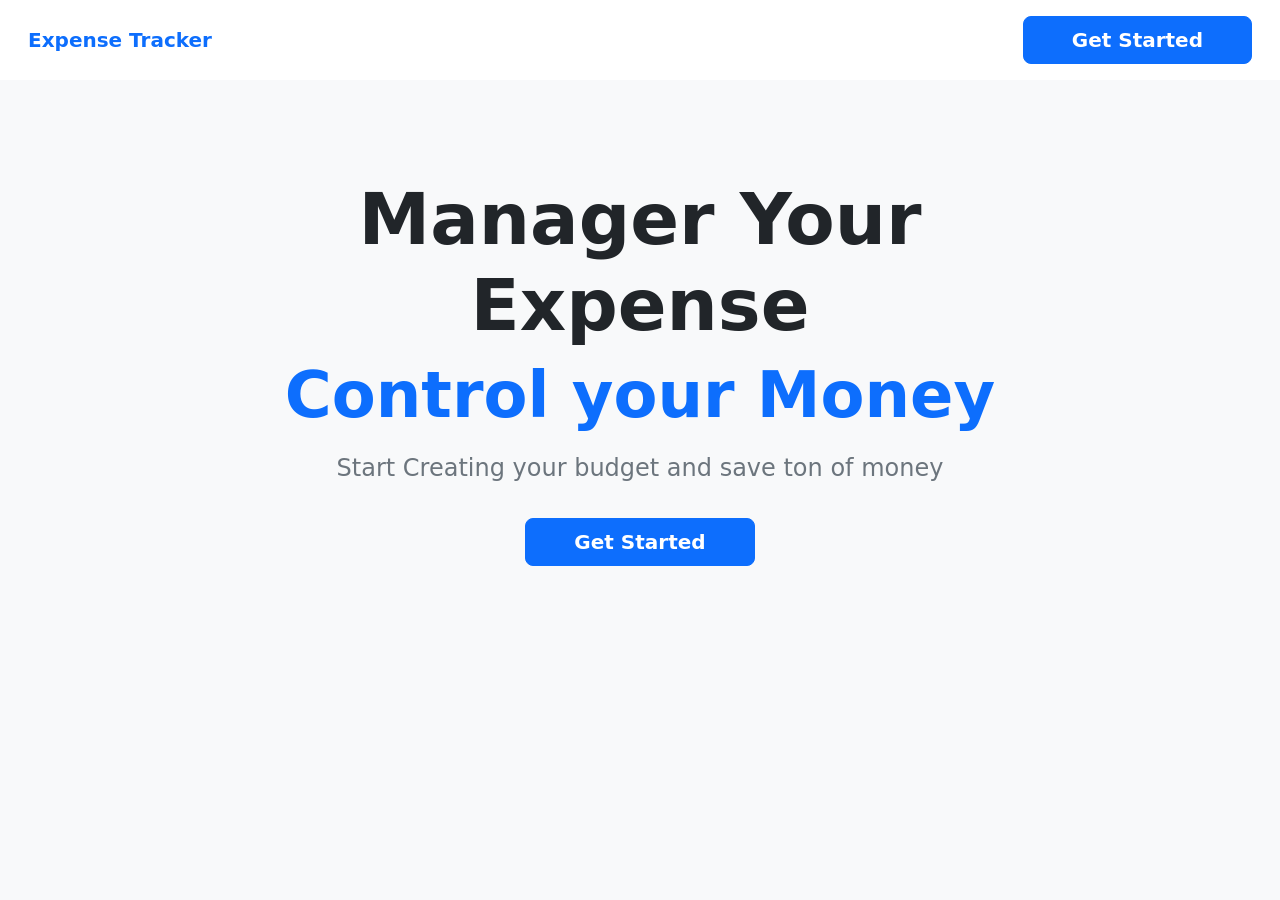
==== landing .html @ f02f4606 "Initial commit" ====
<!DOCTYPE html>
<html lang="en">
<head>
    <meta charset="UTF-8">
    <meta name="viewport" content="width=device-width, initial-scale=1.0">
    <title>Expense Tracker</title>
    <link href="https://cdn.jsdelivr.net/npm/bootstrap@5.3.8/dist/css/bootstrap.min.css" rel="stylesheet" integrity="sha384-sRIl4kxILFvY47J16cr9ZwB07vP4J8+LH7qKQnuqkuIAvNWLzeN8tE5YBujZqJLB" crossorigin="anonymous">
</head>
<body class="bg-light">
    <nav class="navbar navbar-expand-lg navbar-light bg-white p-3">
        <div class="container-fluid">
            <a class="navbar-brand logo text-primary fw-bold" href="#" fs-4>Expense Tracker</a>
            <a href="signin.html" class="btn btn-primary btn-lg px-5 py-2 fw-semibold">Get Started</a>
        </div>
    </nav>

    <section class="container text-center py-5 my-5">

        <div class="row justify-content-center">
        <div class="col-lg-8">
            <h1 class="display-2 fw-bold text-dark">Manager Your Expense</h1>
            <h2 class="display-3 fw-bold text-primary">Control your Money</h2>
            <p class="fs-4 text-secondary mt-3">Start Creating your budget and save ton of money</p>
            <a href="signin.html" class="btn btn-primary btn-lg px-5 py-2 mt-3 fw-semibold">Get Started</a>

        </div>
        </div>
    </section>

    
    <script src="https://cdn.jsdelivr.net/npm/bootstrap@5.3.8/dist/js/bootstrap.bundle.min.js" integrity="sha384-FKyoEForCGlyvwx9Hj09JcYn3nv7wiPVlz7YYwJrWVcXK/BmnVDxM+D2scQbITxI" crossorigin="anonymous"></script>
</body>
</html>
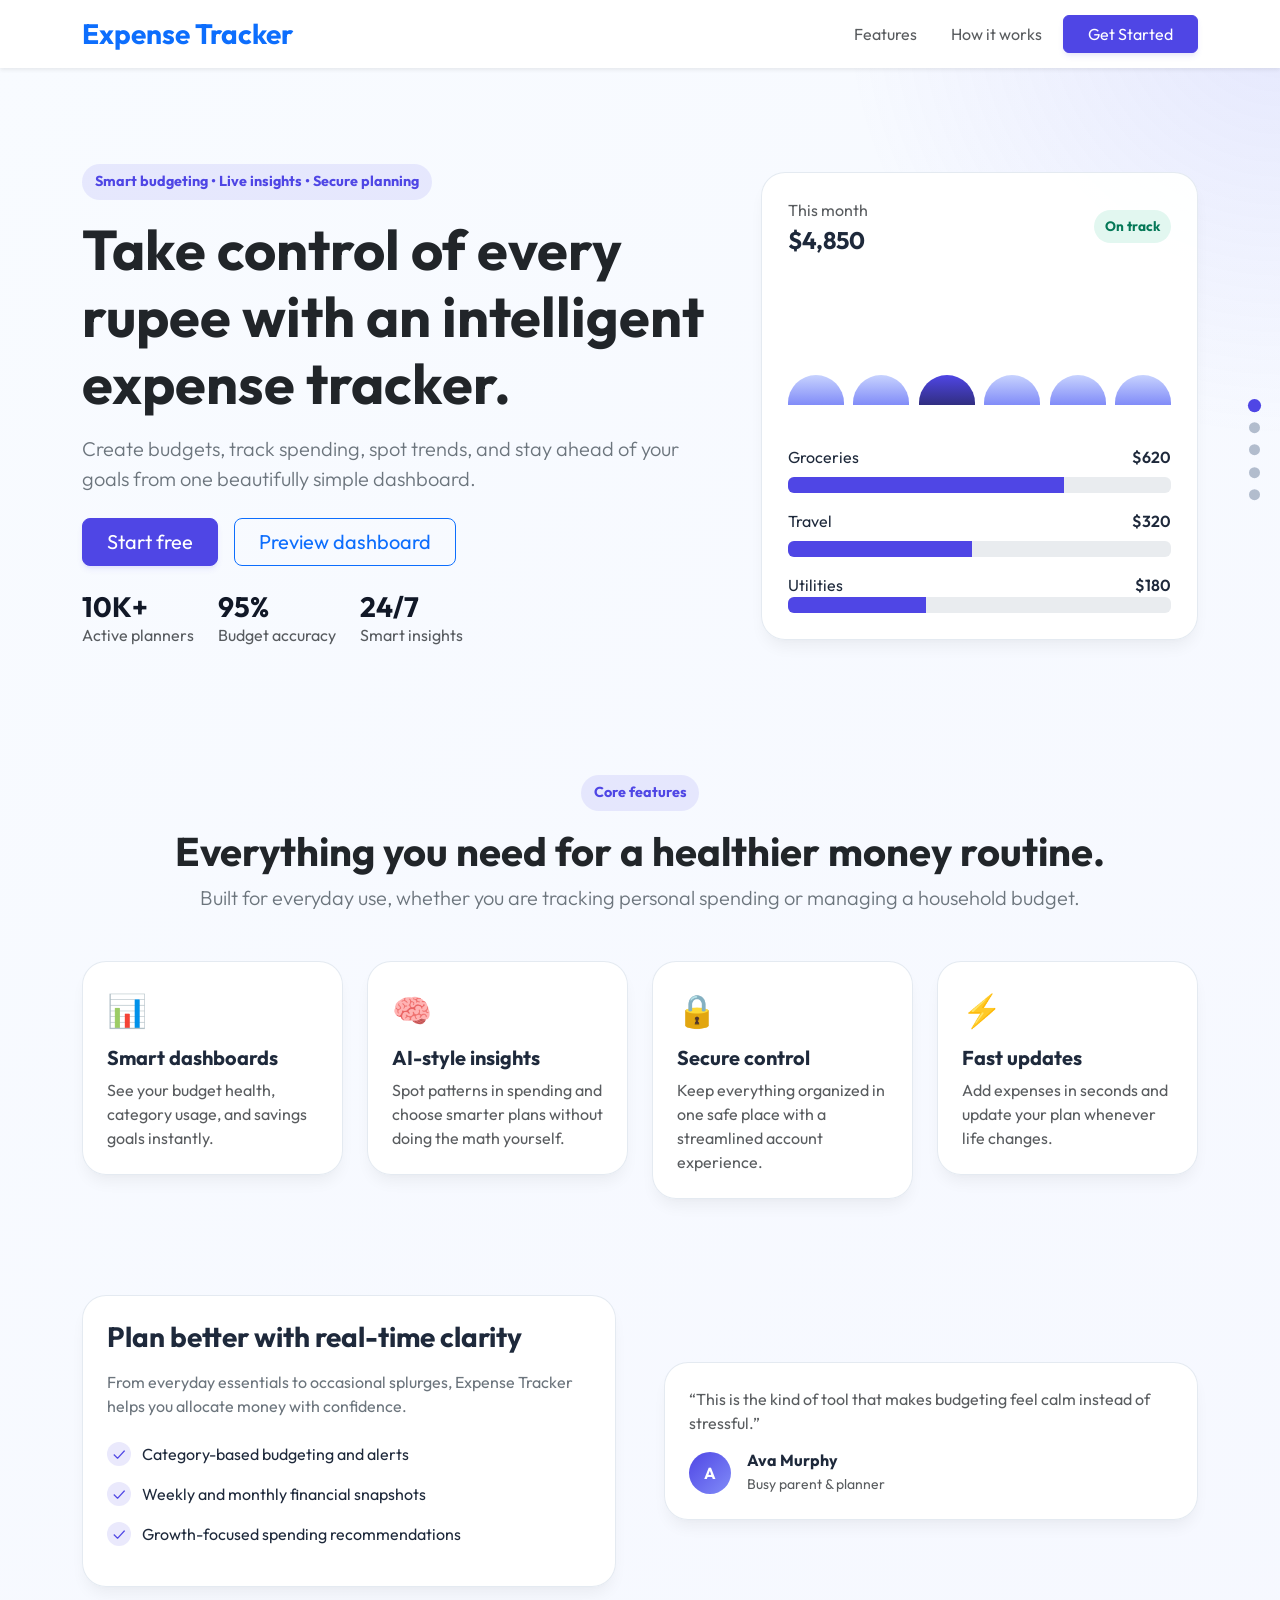
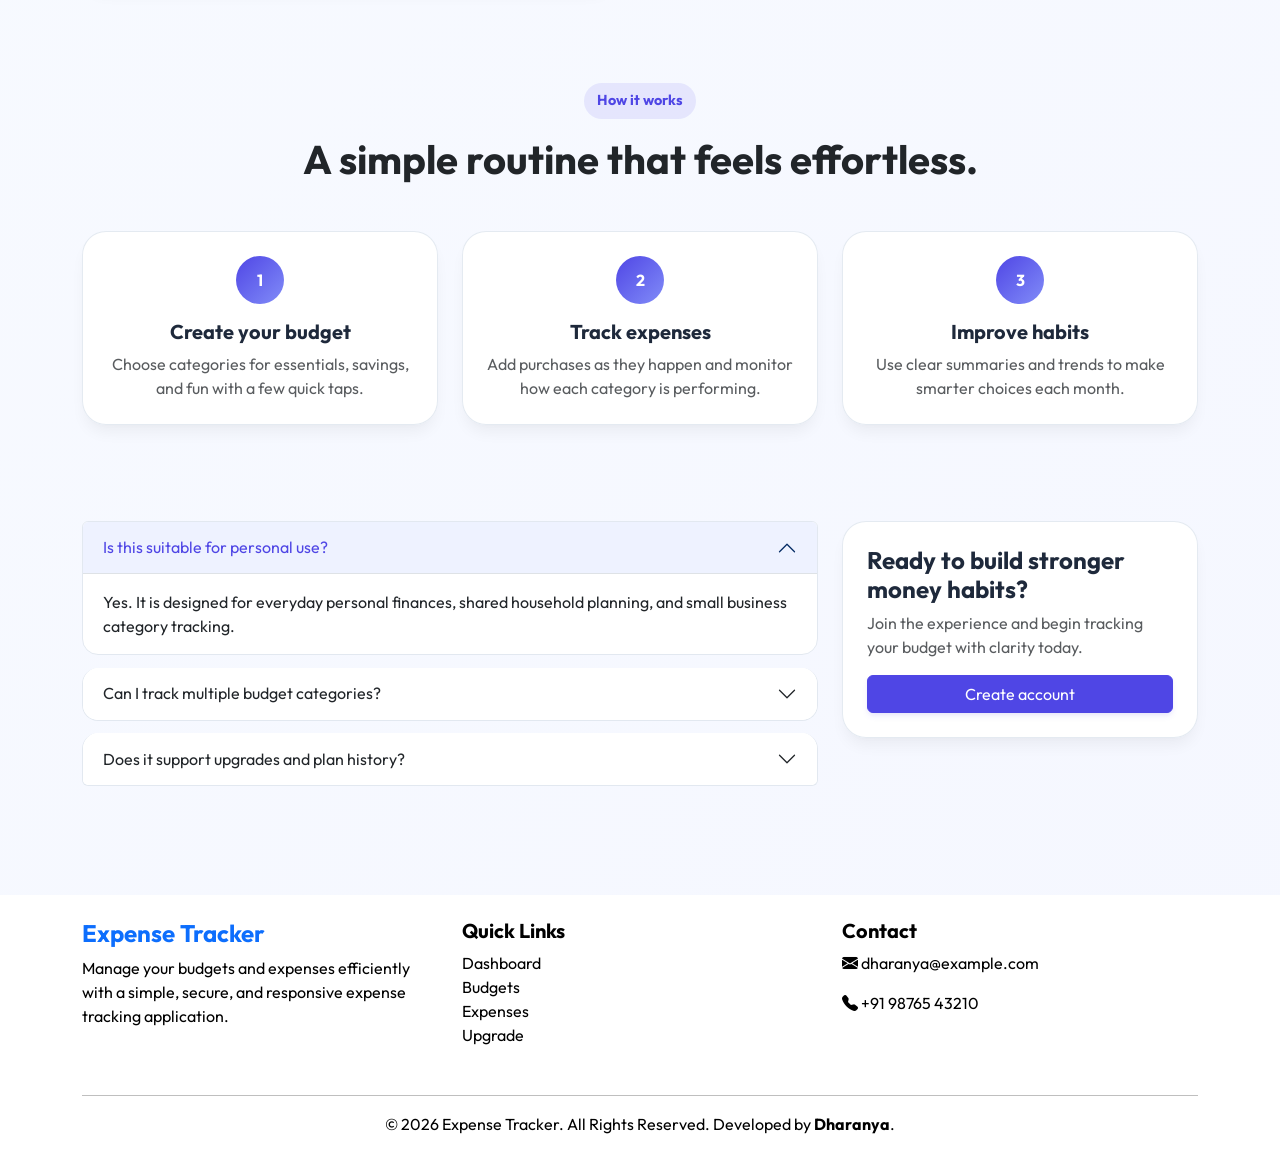
==== commit da5a041f: "first commit" ====
--- a/landing .html
+++ b/landing .html
@@ -3,31 +3,329 @@
 <head>
     <meta charset="UTF-8">
     <meta name="viewport" content="width=device-width, initial-scale=1.0">
-    <title>Expense Tracker</title>
-    <link href="https://cdn.jsdelivr.net/npm/bootstrap@5.3.8/dist/css/bootstrap.min.css" rel="stylesheet" integrity="sha384-sRIl4kxILFvY47J16cr9ZwB07vP4J8+LH7qKQnuqkuIAvNWLzeN8tE5YBujZqJLB" crossorigin="anonymous">
+    <title>Expense Tracker | Smarter money control</title>
+    <meta name="description" content="Plan budgets, track everyday expenses, and build better financial habits with Expense Tracker.">
+    <link href="https://cdn.jsdelivr.net/npm/bootstrap@5.3.8/dist/css/bootstrap.min.css" rel="stylesheet" crossorigin="anonymous">
+    <link rel="stylesheet" href="https://cdn.jsdelivr.net/npm/bootstrap-icons@1.11.3/font/bootstrap-icons.css">
+    <link rel="stylesheet" href="style.css">
 </head>
-<body class="bg-light">
-    <nav class="navbar navbar-expand-lg navbar-light bg-white p-3">
-        <div class="container-fluid">
-            <a class="navbar-brand logo text-primary fw-bold" href="#" fs-4>Expense Tracker</a>
-            <a href="signin.html" class="btn btn-primary btn-lg px-5 py-2 fw-semibold">Get Started</a>
+<body class="landing-page">
+    <div class="page-glow"></div>
+
+    <nav class="navbar navbar-expand-lg navbar-light sticky-top bg-white shadow-sm">
+        <div class="container">
+            <a class="navbar-brand fw-bold text-primary fs-3" href="#home">Expense Tracker</a>
+            <div class="d-flex gap-2">
+                <a href="#features" class="btn btn-link text-muted text-decoration-none">Features</a>
+                <a href="#workflow" class="btn btn-link text-muted text-decoration-none">How it works</a>
+                <a href="signin.html" class="btn btn-primary px-4">Get Started</a>
+            </div>
         </div>
     </nav>
 
-    <section class="container text-center py-5 my-5">
-
-        <div class="row justify-content-center">
-        <div class="col-lg-8">
-            <h1 class="display-2 fw-bold text-dark">Manager Your Expense</h1>
-            <h2 class="display-3 fw-bold text-primary">Control your Money</h2>
-            <p class="fs-4 text-secondary mt-3">Start Creating your budget and save ton of money</p>
-            <a href="signin.html" class="btn btn-primary btn-lg px-5 py-2 mt-3 fw-semibold">Get Started</a>
-
-        </div>
-        </div>
-    </section>
-
-    
-    <script src="https://cdn.jsdelivr.net/npm/bootstrap@5.3.8/dist/js/bootstrap.bundle.min.js" integrity="sha384-FKyoEForCGlyvwx9Hj09JcYn3nv7wiPVlz7YYwJrWVcXK/BmnVDxM+D2scQbITxI" crossorigin="anonymous"></script>
+    <main>
+        <section id="home" class="hero-section">
+            <div class="container">
+                <div class="row align-items-center g-5">
+                    <div class="col-lg-7">
+                        <span class="hero-badge">Smart budgeting • Live insights • Secure planning</span>
+                        <h1 class="display-4 fw-bold text-dark mb-3">Take control of every rupee with an intelligent expense tracker.</h1>
+                        <p class="lead text-secondary mb-4">Create budgets, track spending, spot trends, and stay ahead of your goals from one beautifully simple dashboard.</p>
+                        <div class="d-flex flex-wrap gap-3 mb-4">
+                            <a href="signin.html" class="btn btn-primary btn-lg px-4 py-2">Start free</a>
+                            <a href="dashboard.html" class="btn btn-outline-primary btn-lg px-4 py-2">Preview dashboard</a>
+                        </div>
+                        <div class="hero-stats d-flex flex-wrap gap-4">
+                            <div>
+                                <h3 class="fw-bold mb-0">10K+</h3>
+                                <p class="text-muted mb-0">Active planners</p>
+                            </div>
+                            <div>
+                                <h3 class="fw-bold mb-0">95%</h3>
+                                <p class="text-muted mb-0">Budget accuracy</p>
+                            </div>
+                            <div>
+                                <h3 class="fw-bold mb-0">24/7</h3>
+                                <p class="text-muted mb-0">Smart insights</p>
+                            </div>
+                        </div>
+                    </div>
+                    <div class="col-lg-5">
+                        <div class="hero-card">
+                            <div class="d-flex justify-content-between align-items-center mb-3">
+                                <div>
+                                    <p class="text-muted mb-1">This month</p>
+                                    <h4 class="fw-bold mb-0">$4,850</h4>
+                                </div>
+                                <div class="pill-success">On track</div>
+                            </div>
+                            <div class="mini-chart">
+                                <div class="bar" style="height: 45%"></div>
+                                <div class="bar" style="height: 70%"></div>
+                                <div class="bar active" style="height: 88%"></div>
+                                <div class="bar" style="height: 62%"></div>
+                                <div class="bar" style="height: 90%"></div>
+                                <div class="bar" style="height: 55%"></div>
+                            </div>
+                            <div class="mt-4">
+                                <div class="d-flex justify-content-between mb-2">
+                                    <span>Groceries</span>
+                                    <span class="fw-semibold">$620</span>
+                                </div>
+                                <div class="progress mb-3">
+                                    <div class="progress-bar" style="width: 72%"></div>
+                                </div>
+                                <div class="d-flex justify-content-between mb-2">
+                                    <span>Travel</span>
+                                    <span class="fw-semibold">$320</span>
+                                </div>
+                                <div class="progress mb-3">
+                                    <div class="progress-bar" style="width: 48%"></div>
+                                </div>
+                                <div class="d-flex justify-content-between">
+                                    <span>Utilities</span>
+                                    <span class="fw-semibold">$180</span>
+                                </div>
+                                <div class="progress">
+                                    <div class="progress-bar" style="width: 36%"></div>
+                                </div>
+                            </div>
+                        </div>
+                    </div>
+                </div>
+            </div>
+        </section>
+
+        <section id="features" class="py-5">
+            <div class="container">
+                <div class="text-center mb-5">
+                    <span class="section-tag">Core features</span>
+                    <h2 class="display-6 fw-bold text-dark">Everything you need for a healthier money routine.</h2>
+                    <p class="text-secondary lead">Built for everyday use, whether you are tracking personal spending or managing a household budget.</p>
+                </div>
+                <div class="row g-4">
+                    <div class="col-md-6 col-lg-3">
+                        <div class="feature-card">
+                            <div class="feature-icon">📊</div>
+                            <h5 class="fw-bold">Smart dashboards</h5>
+                            <p class="text-muted mb-0">See your budget health, category usage, and savings goals instantly.</p>
+                        </div>
+                    </div>
+                    <div class="col-md-6 col-lg-3">
+                        <div class="feature-card">
+                            <div class="feature-icon">🧠</div>
+                            <h5 class="fw-bold">AI-style insights</h5>
+                            <p class="text-muted mb-0">Spot patterns in spending and choose smarter plans without doing the math yourself.</p>
+                        </div>
+                    </div>
+                    <div class="col-md-6 col-lg-3">
+                        <div class="feature-card">
+                            <div class="feature-icon">🔒</div>
+                            <h5 class="fw-bold">Secure control</h5>
+                            <p class="text-muted mb-0">Keep everything organized in one safe place with a streamlined account experience.</p>
+                        </div>
+                    </div>
+                    <div class="col-md-6 col-lg-3">
+                        <div class="feature-card">
+                            <div class="feature-icon">⚡</div>
+                            <h5 class="fw-bold">Fast updates</h5>
+                            <p class="text-muted mb-0">Add expenses in seconds and update your plan whenever life changes.</p>
+                        </div>
+                    </div>
+                </div>
+            </div>
+        </section>
+
+        <section id="insights" class="py-5">
+            <div class="container">
+                <div class="row align-items-center g-5">
+                    <div class="col-lg-6">
+                        <div class="insight-panel">
+                            <h3 class="fw-bold mb-3">Plan better with real-time clarity</h3>
+                            <p class="text-secondary">From everyday essentials to occasional splurges, Expense Tracker helps you allocate money with confidence.</p>
+                            <ul class="list-unstyled mt-4">
+                                <li class="mb-3"><span class="check-pill">✓</span> Category-based budgeting and alerts</li>
+                                <li class="mb-3"><span class="check-pill">✓</span> Weekly and monthly financial snapshots</li>
+                                <li><span class="check-pill">✓</span> Growth-focused spending recommendations</li>
+                            </ul>
+                        </div>
+                    </div>
+                    <div class="col-lg-6">
+                        <div class="quote-card">
+                            <p class="text-muted mb-3">“This is the kind of tool that makes budgeting feel calm instead of stressful.”</p>
+                            <div class="d-flex align-items-center gap-3">
+                                <div class="avatar">A</div>
+                                <div>
+                                    <h6 class="mb-0 fw-bold">Ava Murphy</h6>
+                                    <small class="text-muted">Busy parent & planner</small>
+                                </div>
+                            </div>
+                        </div>
+                    </div>
+                </div>
+            </div>
+        </section>
+
+        <section id="workflow" class="py-5">
+            <div class="container">
+                <div class="text-center mb-5">
+                    <span class="section-tag">How it works</span>
+                    <h2 class="display-6 fw-bold text-dark">A simple routine that feels effortless.</h2>
+                </div>
+                <div class="row g-4">
+                    <div class="col-md-4">
+                        <div class="step-card">
+                            <div class="step-number">1</div>
+                            <h5 class="fw-bold">Create your budget</h5>
+                            <p class="text-muted mb-0">Choose categories for essentials, savings, and fun with a few quick taps.</p>
+                        </div>
+                    </div>
+                    <div class="col-md-4">
+                        <div class="step-card">
+                            <div class="step-number">2</div>
+                            <h5 class="fw-bold">Track expenses</h5>
+                            <p class="text-muted mb-0">Add purchases as they happen and monitor how each category is performing.</p>
+                        </div>
+                    </div>
+                    <div class="col-md-4">
+                        <div class="step-card">
+                            <div class="step-number">3</div>
+                            <h5 class="fw-bold">Improve habits</h5>
+                            <p class="text-muted mb-0">Use clear summaries and trends to make smarter choices each month.</p>
+                        </div>
+                    </div>
+                </div>
+            </div>
+        </section>
+
+        <section id="faq" class="py-5">
+            <div class="container">
+                <div class="row g-4">
+                    <div class="col-lg-8">
+                        <div class="accordion" id="faqAccordion">
+                            <div class="accordion-item">
+                                <h2 class="accordion-header">
+                                    <button class="accordion-button" type="button" data-bs-toggle="collapse" data-bs-target="#faqOne">Is this suitable for personal use?</button>
+                                </h2>
+                                <div id="faqOne" class="accordion-collapse collapse show" data-bs-parent="#faqAccordion">
+                                    <div class="accordion-body">Yes. It is designed for everyday personal finances, shared household planning, and small business category tracking.</div>
+                                </div>
+                            </div>
+                            <div class="accordion-item">
+                                <h2 class="accordion-header">
+                                    <button class="accordion-button collapsed" type="button" data-bs-toggle="collapse" data-bs-target="#faqTwo">Can I track multiple budget categories?</button>
+                                </h2>
+                                <div id="faqTwo" class="accordion-collapse collapse" data-bs-parent="#faqAccordion">
+                                    <div class="accordion-body">Absolutely. You can group spending by budget, category, and date for a clearer overview.</div>
+                                </div>
+                            </div>
+                            <div class="accordion-item">
+                                <h2 class="accordion-header">
+                                    <button class="accordion-button collapsed" type="button" data-bs-toggle="collapse" data-bs-target="#faqThree">Does it support upgrades and plan history?</button>
+                                </h2>
+                                <div id="faqThree" class="accordion-collapse collapse" data-bs-parent="#faqAccordion">
+                                    <div class="accordion-body">Yes. The platform also includes upgrade options and payment history so your plan can grow with your needs.</div>
+                                </div>
+                            </div>
+                        </div>
+                    </div>
+                    <div class="col-lg-4">
+                        <div class="cta-card">
+                            <h4 class="fw-bold">Ready to build stronger money habits?</h4>
+                            <p class="text-muted">Join the experience and begin tracking your budget with clarity today.</p>
+                            <a href="signin.html" class="btn btn-primary w-100">Create account</a>
+                        </div>
+                    </div>
+                </div>
+            </div>
+        </section>
+    </main>
+
+    <!-- Footer -->
+    <footer class="bg-white text-black mt-5">
+
+    <div class="container py-4">
+
+        <div class="row">
+
+        <!-- Logo -->
+        <div class="col-md-4 mb-3">
+
+            <h4 class="fw-bold text-primary">
+            Expense Tracker
+            </h4>
+
+            <p class="text-black">
+            Manage your budgets and expenses efficiently with a simple, secure, and responsive expense tracking application.
+            </p>
+
+        </div>
+
+        <!-- Quick Links -->
+        <div class="col-md-4 mb-3">
+
+            <h5 class="fw-bold">
+            Quick Links
+            </h5>
+
+            <ul class="list-unstyled">
+
+            <li><a href="index.html" class="text-black text-decoration-none">Dashboard</a></li>
+
+            <li><a href="budgets.html" class="text-black text-decoration-none">Budgets</a></li>
+
+            <li><a href="expenses.html" class="text-black text-decoration-none">Expenses</a></li>
+
+            <li><a href="upgrade.html" class="text-black text-decoration-none">Upgrade</a></li>
+
+            </ul>
+
+        </div>
+
+        <!-- Contact -->
+        <div class="col-md-4 mb-3">
+
+            <h5 class="fw-bold">
+            Contact
+            </h5>
+
+            <p>
+            <i class="bi bi-envelope-fill"></i>
+            dharanya@example.com
+            </p>
+
+            <p>
+            <i class="bi bi-telephone-fill"></i>
+            +91 98765 43210
+            </p>
+
+        </div>
+
+        </div>
+
+        <hr class="border-black">
+
+        <div class="text-center">
+
+        <p class="mb-0">
+            © 2026 Expense Tracker. All Rights Reserved. Developed by <strong>Dharanya</strong>.
+        </p>
+
+        </div>
+
+    </div>
+
+    </footer>
+
+    <div class="page-pagination" aria-label="Page navigation">
+        <a href="#home" class="dot active" data-section-link="home"></a>
+        <a href="#features" class="dot" data-section-link="features"></a>
+        <a href="#insights" class="dot" data-section-link="insights"></a>
+        <a href="#workflow" class="dot" data-section-link="workflow"></a>
+        <a href="#faq" class="dot" data-section-link="faq"></a>
+    </div>
+
+    <script src="https://cdn.jsdelivr.net/npm/bootstrap@5.3.8/dist/js/bootstrap.bundle.min.js" crossorigin="anonymous"></script>
+    <script src="script.js"></script>
 </body>
 </html>
--- a/style.css
+++ b/style.css
@@ -0,0 +1,398 @@
+@import url('https://fonts.googleapis.com/css2?family=Outfit:wght@300;400;500;600;700;800&display=swap');
+
+:root {
+  --primary-color: #4f46e5;
+  --primary-hover: #4338ca;
+  --primary-light: #e0e7ff;
+  --bg-light: #f8fafc;
+  --card-shadow: 0 10px 15px -3px rgba(0, 0, 0, 0.05), 0 4px 6px -2px rgba(0, 0, 0, 0.02);
+  --card-shadow-hover: 0 20px 25px -5px rgba(0, 0, 0, 0.1), 0 10px 10px -5px rgba(0, 0, 0, 0.04);
+}
+
+body {
+  font-family: 'Outfit', sans-serif;
+  background-color: var(--bg-light);
+  color: #1e293b;
+}
+
+/* Sidebar Styling */
+.sidebar-menu a.btn {
+  border-radius: 12px;
+  transition: all 0.2s ease;
+  font-weight: 500;
+  color: #64748b;
+  border: none;
+}
+
+.sidebar-menu a.btn:hover {
+  background-color: #f1f5f9;
+  color: var(--primary-color);
+  transform: translateX(4px);
+}
+
+.sidebar-menu a.btn.active {
+  background-color: var(--primary-color) !important;
+  color: white !important;
+  box-shadow: 0 4px 12px rgba(79, 70, 229, 0.25);
+}
+
+/* Card Styling */
+.card {
+  transition: transform 0.25s ease, box-shadow 0.25s ease;
+  border: 1px solid rgba(241, 245, 249, 0.8) !important;
+}
+
+.card:hover {
+  transform: translateY(-4px);
+  box-shadow: var(--card-shadow-hover) !important;
+}
+
+/* Custom Interactive Budget Creation Card */
+.create-budget-card {
+  border: 2px dashed #cbd5e1 !important;
+  background-color: transparent;
+  transition: all 0.25s ease;
+}
+
+.create-budget-card:hover {
+  border-color: var(--primary-color) !important;
+  background-color: rgba(79, 70, 229, 0.02);
+  cursor: pointer;
+}
+
+/* Chart Styles */
+.chart-bar-container {
+  display: flex;
+  flex-direction: column;
+  align-items: center;
+  flex: 1;
+  max-width: 80px;
+}
+
+.chart-bar {
+  width: 100%;
+  border-top-left-radius: 8px;
+  border-top-right-radius: 8px;
+  background: linear-gradient(180deg, var(--primary-color) 0%, #818cf8 100%);
+  transition: height 0.8s cubic-bezier(0.4, 0, 0.2, 1);
+  position: relative;
+  cursor: pointer;
+}
+
+.chart-bar:hover {
+  background: linear-gradient(180deg, var(--primary-hover) 0%, #6366f1 100%);
+}
+
+.chart-bar::after {
+  content: attr(data-tooltip);
+  position: absolute;
+  top: -35px;
+  left: 50%;
+  transform: translateX(-50%) scale(0.8);
+  background-color: #1e293b;
+  color: white;
+  padding: 4px 8px;
+  border-radius: 6px;
+  font-size: 12px;
+  font-weight: 600;
+  opacity: 0;
+  pointer-events: none;
+  transition: all 0.15s ease;
+  white-space: nowrap;
+  box-shadow: 0 4px 6px rgba(0,0,0,0.1);
+}
+
+.chart-bar:hover::after {
+  opacity: 1;
+  transform: translateX(-50%) scale(1);
+}
+
+/* Modal styling */
+.modal-content {
+  backdrop-filter: blur(20px);
+  background-color: rgba(255, 255, 255, 0.95);
+  box-shadow: 0 25px 50px -12px rgba(0, 0, 0, 0.15);
+}
+
+/* Emoji Picker Button and Popover */
+.emoji-btn {
+  width: 60px;
+  height: 60px;
+  border-radius: 16px;
+  font-size: 28px;
+  display: flex;
+  align-items: center;
+  justify-content: center;
+  cursor: pointer;
+  border: 2px solid #e2e8f0;
+  background-color: white;
+  transition: all 0.2s ease;
+}
+
+.emoji-btn:hover {
+  border-color: var(--primary-color);
+  background-color: #f5f3ff;
+}
+
+.emoji-picker-popover {
+  display: none;
+  position: absolute;
+  z-index: 1050;
+  background-color: white;
+  border: 1px solid #e2e8f0;
+  border-radius: 16px;
+  padding: 12px;
+  box-shadow: 0 10px 25px -5px rgba(0, 0, 0, 0.1);
+  grid-template-columns: repeat(6, 1fr);
+  gap: 8px;
+  max-width: 250px;
+}
+
+.emoji-picker-popover.show {
+  display: grid;
+}
+
+.emoji-picker-popover span {
+  font-size: 24px;
+  padding: 6px;
+  border-radius: 8px;
+  cursor: pointer;
+  text-align: center;
+  transition: background-color 0.1s ease;
+}
+
+.emoji-picker-popover span:hover {
+  background-color: #f1f5f9;
+}
+
+/* Progress bar animation */
+.progress-bar {
+  background-color: var(--primary-color);
+  transition: width 0.6s ease;
+}
+
+.progress-bar.over-budget {
+  background-color: #ef4444;
+}
+
+/* Tables styling */
+.table th {
+  font-weight: 600;
+  color: #475569;
+}
+
+.table td {
+  color: #334155;
+}
+
+.delete-btn {
+  transition: none;
+}
+
+/* Remove hover transform/color for action buttons (keep clickable) */
+.delete-btn:hover {
+  transform: none !important;
+  color: inherit !important;
+  background-color: transparent !important;
+  box-shadow: none !important;
+}
+
+/* Primary buttons override */
+.btn-primary {
+  background-color: var(--primary-color);
+  border-color: var(--primary-color);
+  box-shadow: 0 4px 6px -1px rgba(79, 70, 229, 0.1), 0 2px 4px -1px rgba(79, 70, 229, 0.06);
+}
+
+.btn-primary:hover, .btn-primary:focus, .btn-primary:active {
+  background-color: var(--primary-hover) !important;
+  border-color: var(--primary-hover) !important;
+}
+
+/* Landing page enhancements */
+body.landing-page {
+  background: linear-gradient(135deg, #f8fbff 0%, #f5f7ff 100%);
+}
+
+.page-glow {
+  position: fixed;
+  inset: 0;
+  pointer-events: none;
+  background: radial-gradient(circle at top right, rgba(99, 102, 241, 0.12), transparent 28%);
+  z-index: 0;
+}
+
+.hero-section,
+section,
+.footer {
+  position: relative;
+  z-index: 1;
+}
+
+.hero-section {
+  padding: 6rem 0 5rem;
+}
+
+.hero-badge,
+.section-tag {
+  display: inline-block;
+  padding: 0.45rem 0.8rem;
+  border-radius: 999px;
+  background: rgba(79, 70, 229, 0.1);
+  color: var(--primary-color);
+  font-weight: 700;
+  font-size: 0.9rem;
+  margin-bottom: 1rem;
+}
+
+.hero-stats h3 {
+  color: #111827;
+}
+
+.hero-card,
+.feature-card,
+.insight-panel,
+.quote-card,
+.step-card,
+.cta-card {
+  background: rgba(255, 255, 255, 0.94);
+  border: 1px solid rgba(226, 232, 240, 0.9);
+  border-radius: 24px;
+  box-shadow: var(--card-shadow);
+  padding: 1.5rem;
+}
+
+.hero-card {
+  padding: 1.6rem;
+}
+
+.pill-success {
+  background: rgba(16, 185, 129, 0.12);
+  color: #047857;
+  padding: 0.4rem 0.7rem;
+  border-radius: 999px;
+  font-size: 0.85rem;
+  font-weight: 700;
+}
+
+.mini-chart {
+  display: flex;
+  align-items: flex-end;
+  gap: 0.6rem;
+  min-height: 150px;
+  padding: 1rem 0;
+}
+
+.mini-chart .bar {
+  flex: 1;
+  border-radius: 999px 999px 0 0;
+  background: linear-gradient(180deg, #c7d2fe 0%, #818cf8 100%);
+  min-height: 30px;
+}
+
+.mini-chart .bar.active {
+  background: linear-gradient(180deg, var(--primary-color) 0%, #312e81 100%);
+}
+
+.feature-icon {
+  font-size: 2rem;
+  margin-bottom: 0.75rem;
+}
+
+.feature-card:hover,
+.hero-card:hover,
+.step-card:hover,
+.cta-card:hover {
+  transform: translateY(-4px);
+  box-shadow: var(--card-shadow-hover);
+}
+
+.check-pill {
+  display: inline-flex;
+  align-items: center;
+  justify-content: center;
+  width: 24px;
+  height: 24px;
+  border-radius: 50%;
+  background: rgba(79, 70, 229, 0.12);
+  color: var(--primary-color);
+  margin-right: 0.5rem;
+}
+
+.quote-card {
+  min-height: 100%;
+}
+
+.avatar {
+  width: 42px;
+  height: 42px;
+  border-radius: 50%;
+  background: linear-gradient(135deg, var(--primary-color), #818cf8);
+  color: white;
+  display: grid;
+  place-items: center;
+  font-weight: 700;
+}
+
+.step-card {
+  text-align: center;
+}
+
+.step-number {
+  width: 48px;
+  height: 48px;
+  border-radius: 50%;
+  margin: 0 auto 1rem;
+  background: linear-gradient(135deg, var(--primary-color), #818cf8);
+  color: white;
+  display: grid;
+  place-items: center;
+  font-weight: 700;
+}
+
+.accordion-item {
+  border: 1px solid #e2e8f0;
+  border-radius: 16px;
+  overflow: hidden;
+  margin-bottom: 0.8rem;
+}
+
+.accordion-button:not(.collapsed) {
+  color: var(--primary-color);
+  background-color: #eef2ff;
+}
+
+
+.page-pagination {
+  position: fixed;
+  right: 1.25rem;
+  top: 50%;
+  transform: translateY(-50%);
+  display: flex;
+  flex-direction: column;
+  gap: 0.7rem;
+  z-index: 3;
+}
+
+.page-pagination .dot {
+  width: 11px;
+  height: 11px;
+  border-radius: 50%;
+  background: rgba(148, 163, 184, 0.7);
+  transition: transform 0.2s ease, background 0.2s ease;
+}
+
+.page-pagination .dot.active {
+  background: var(--primary-color);
+  transform: scale(1.2);
+}
+
+@media (max-width: 768px) {
+  .hero-section {
+    padding-top: 3rem;
+  }
+
+  .page-pagination {
+    display: none;
+  }
+}
